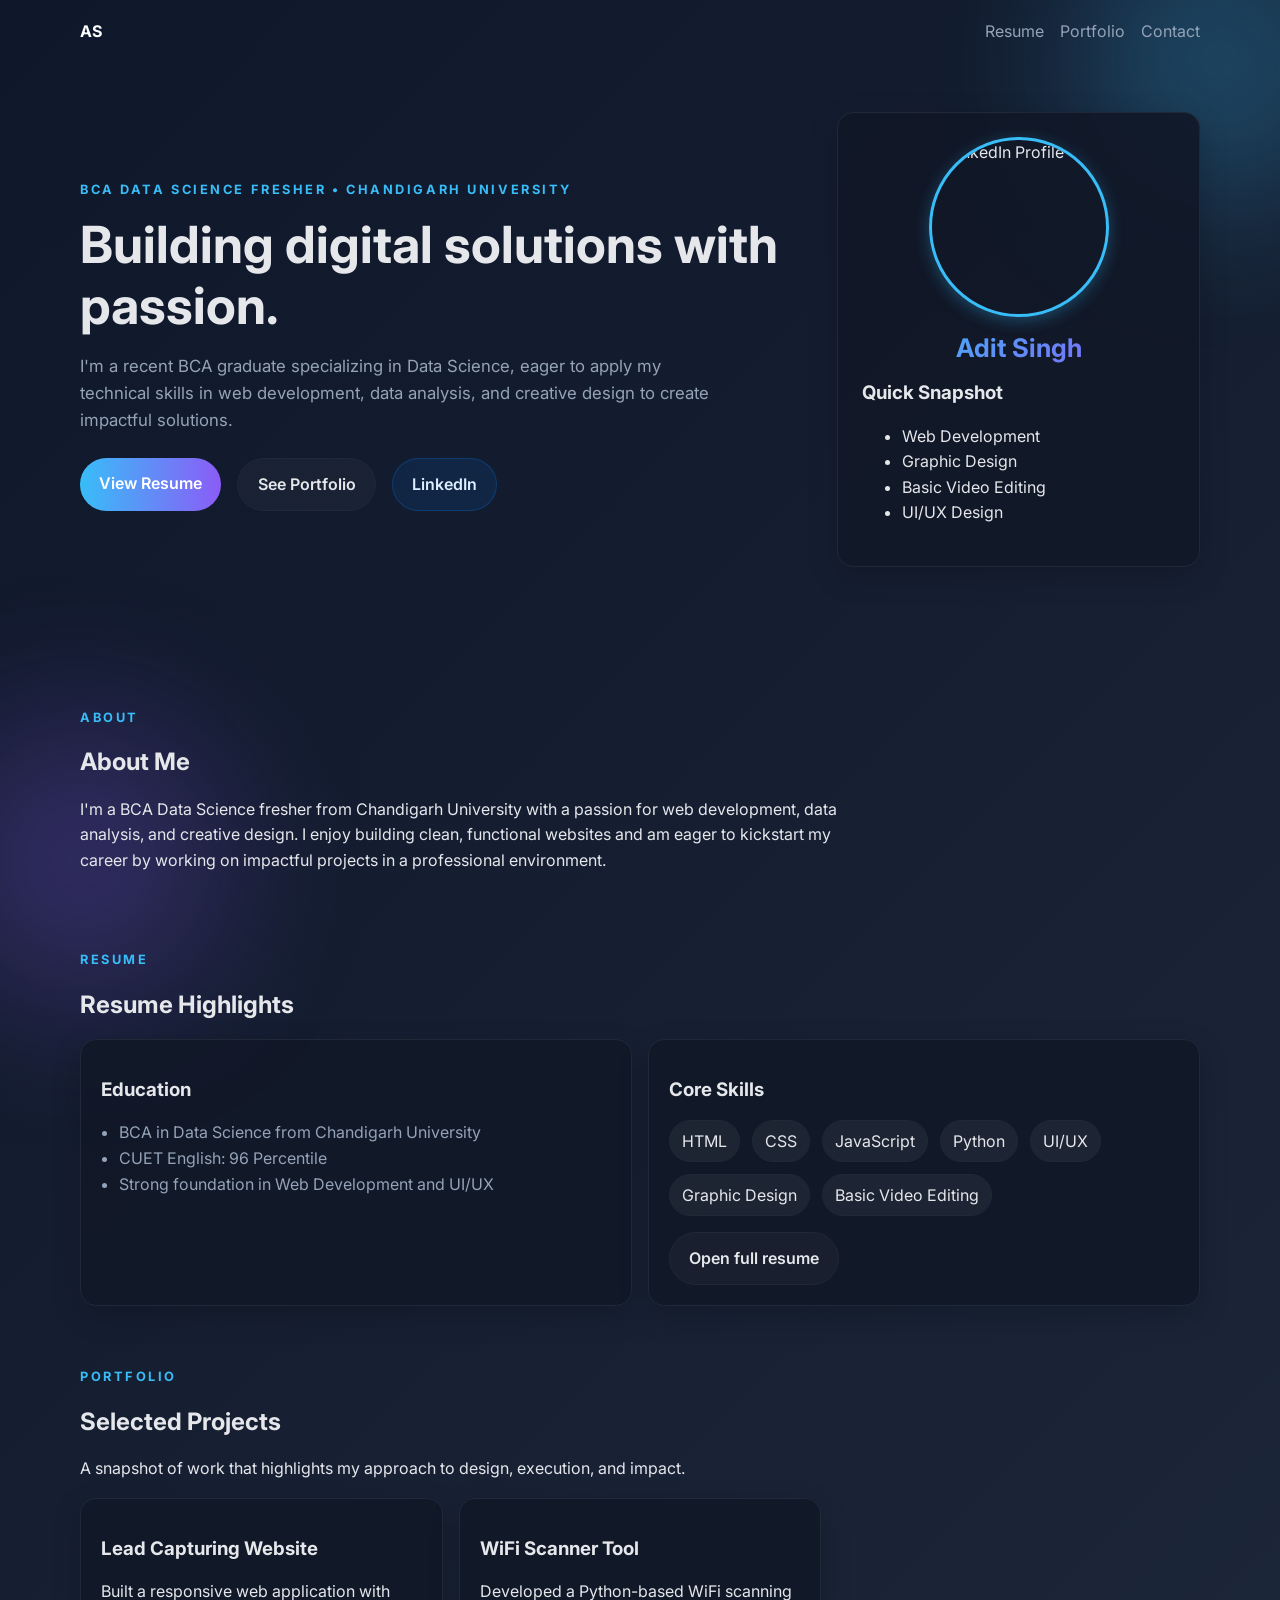
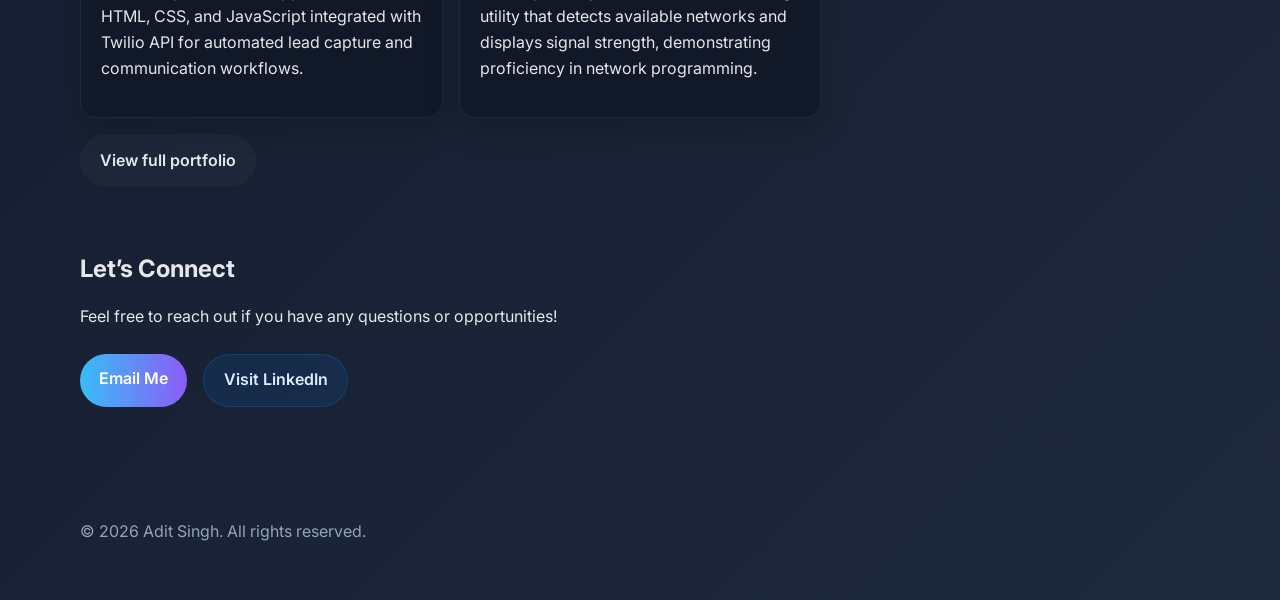
==== index.html @ 24c149a4 "Initial portfolio commit" ====
<!DOCTYPE html>
<html lang="en">
  <head>
    <meta charset="UTF-8" />
    <meta name="viewport" content="width=device-width, initial-scale=1.0" />
    <title>Your Name | Resume & Portfolio</title>
    <meta
      name="description"
      content="A modern personal website for showcasing your resume and portfolio."
    />
    <link rel="preconnect" href="https://fonts.googleapis.com" />
    <link rel="preconnect" href="https://fonts.gstatic.com" crossorigin />
    <link
      href="https://fonts.googleapis.com/css2?family=Inter:wght@400;500;600;700&display=swap"
      rel="stylesheet"
    />
    <link rel="stylesheet" href="styles.css" />
  </head>
  <body>
    <header class="hero">
      <nav class="nav container">
        <a href="index.html" class="brand">AS</a>
        <div class="nav-links">
          <a href="resume.html">Resume</a>
          <a href="portfolio.html">Portfolio</a>
          <a href="#contact">Contact</a>
        </div>
      </nav>

      <div class="container hero-content">
        <div class="hero-copy reveal">
          <p class="eyebrow">BCA Data Science Fresher • Chandigarh University</p>
          <h1>Building digital solutions with passion.</h1>
          <p class="lead">
            I'm a recent BCA graduate specializing in Data Science, eager to apply
            my technical skills in web development, data analysis, and creative
            design to create impactful solutions.
          </p>
          <div class="actions">
            <a class="btn btn-primary" href="resume.html">View Resume</a>
            <a class="btn btn-secondary" href="portfolio.html">See Portfolio</a>
            <a
              class="btn btn-linkedin"
              href="https://www.linkedin.com/in/adit-singh-503551417"
              target="_blank"
              rel="noopener noreferrer"
            >
              LinkedIn
            </a>
          </div>
        </div>
        <div class="hero-card reveal">
          <img src="https://media.licdn.com/dms/image/v2/D5603AQH_24RM_nBWXA/profile-displayphoto-scale_400_400/B56Z7bAPsGGcAs-/0/1781790738622?e=1785369600&v=beta&t=peYRKfd7ZyG7A1o5TtAHE3PZWiuGRjq0wvrorxoF6Kk" alt="LinkedIn Profile" class="profile-photo" />
          <h2 class="profile-name">Adit Singh</h2>
          <h3>Quick Snapshot</h3>
          <ul>
            <li>Web Development</li>
            <li>Graphic Design</li>
            <li>Basic Video Editing</li>
            <li>UI/UX Design</li>
          </ul>
        </div>
      </div>
    </header>

    <main>
      <section class="section container reveal">
        <div class="section-intro">
          <p class="eyebrow">About</p>
          <h2>About Me</h2>
          <p>
            I'm a BCA Data Science fresher from Chandigarh University with a passion
            for web development, data analysis, and creative design. I enjoy building
            clean, functional websites and am eager to kickstart my career by working
            on impactful projects in a professional environment.
          </p>
        </div>
      </section>

      <section id="resume" class="section container reveal">
        <div class="section-heading">
          <p class="eyebrow">Resume</p>
          <h2>Resume Highlights</h2>
        </div>
        <div class="split-grid">
          <article class="card resume-preview reveal">
            <h3>Education</h3>
            <ul>
              <li>BCA in Data Science from Chandigarh University</li>
              <li>CUET English: 96 Percentile</li>
              <li>Strong foundation in Web Development and UI/UX</li>
            </ul>
          </article>
          <article class="card resume-preview reveal">
            <h3>Core Skills</h3>
            <div class="skill-list">
              <li>HTML</li>
              <li>CSS</li>
              <li>JavaScript</li>
              <li>Python</li>
              <li>UI/UX</li>
              <li>Graphic Design</li>
              <li>Basic Video Editing</li>
            </div>
            <div class="actions section-actions">
              <a class="btn btn-secondary" href="resume.html">Open full resume</a>
            </div>
          </article>
        </div>
      </section>

      <section id="portfolio" class="section container reveal">
        <div class="section-heading">
          <p class="eyebrow">Portfolio</p>
          <h2>Selected Projects</h2>
          <p>
            A snapshot of work that highlights my approach to design, execution,
            and impact.
          </p>
        </div>
        <div class="card-grid">
          <article class="card reveal">
            <h3>Lead Capturing Website</h3>
            <p>Built a responsive web application with HTML, CSS, and JavaScript integrated with Twilio API for automated lead capture and communication workflows.</p>
          </article>
          <article class="card reveal">
            <h3>WiFi Scanner Tool</h3>
            <p>Developed a Python-based WiFi scanning utility that detects available networks and displays signal strength, demonstrating proficiency in network programming.</p>
          </article>
        </div>
        <div class="actions section-actions">
          <a class="btn btn-secondary" href="portfolio.html">View full portfolio</a>
        </div>
      </section>

      <section id="contact" class="section container contact reveal">
        <h2>Let’s Connect</h2>
        <p>Feel free to reach out if you have any questions or opportunities!</p>
        <div class="actions">
          <a class="btn btn-primary" href="mailto:aditsingh128@gmail.com">Email Me</a>
          <a
            class="btn btn-linkedin"
            href="https://www.linkedin.com/in/adit-singh-503551417/"
            target="_blank"
            rel="noopener noreferrer"
          >
            Visit LinkedIn
          </a>
        </div>
      </section>
    </main>

    <footer class="footer">
      <div class="container footer-content">
        <p>© <span id="year"></span> Adit Singh. All rights reserved.</p>
      </div>
    </footer>

    <script src="script.js"></script>
  </body>
</html>
---- styles.css ----
:root {
  --bg: #0f172a;
  --panel: #111827;
  --text: #e5e7eb;
  --muted: #94a3b8;
  --accent: #38bdf8;
  --accent-2: #8b5cf6;
  --border: #1f2937;
}

* {
  box-sizing: border-box;
}

html {
  scroll-behavior: smooth;
}

body {
  margin: 0;
  font-family: 'Inter', sans-serif;
  background: linear-gradient(135deg, var(--bg), #1e293b);
  color: var(--text);
  line-height: 1.6;
  overflow-x: hidden;
}

body::before,
body::after {
  content: '';
  position: fixed;
  inset: auto;
  width: 280px;
  height: 280px;
  border-radius: 50%;
  filter: blur(80px);
  opacity: 0.28;
  z-index: -1;
  animation: float 10s ease-in-out infinite alternate;
}

body::before {
  top: -80px;
  right: -80px;
  background: var(--accent);
}

body::after {
  bottom: -100px;
  left: -60px;
  background: var(--accent-2);
  animation-delay: 2s;
}

img {
  max-width: 100%;
}

.container {
  width: min(1120px, calc(100% - 2rem));
  margin: 0 auto;
}

.nav {
  display: flex;
  justify-content: space-between;
  align-items: center;
  padding: 1.2rem 0;
}

.brand {
  color: white;
  text-decoration: none;
  font-weight: 700;
  letter-spacing: 0.02em;
}

.profile-name {
  text-align: center;
  font-size: 1.6rem;
  font-weight: 700;
  margin: 0.75rem 0 0.5rem;
  background: linear-gradient(135deg, var(--accent), var(--accent-2));
  -webkit-background-clip: text;
  -webkit-text-fill-color: transparent;
  background-clip: text;
}

.nav-links {
  display: flex;
  gap: 1rem;
}

.nav-links a {
  color: var(--muted);
  text-decoration: none;
  transition: color 0.2s ease;
}

.nav-links a:hover,
.nav-links a.active {
  color: white;
}

.hero {
  padding-bottom: 4rem;
  position: relative;
  overflow: hidden;
}

.hero-content {
  display: grid;
  grid-template-columns: 2fr 1fr;
  gap: 2rem;
  align-items: center;
  padding: 3rem 0 2rem;
}

.eyebrow {
  color: var(--accent);
  text-transform: uppercase;
  letter-spacing: 0.2em;
  font-size: 0.8rem;
  font-weight: 700;
}

h1,
h2,
h3 {
  line-height: 1.2;
}

h1 {
  font-size: clamp(2rem, 4vw, 3.4rem);
  margin: 0.2rem 0 0.8rem;
}

.lead {
  font-size: 1.05rem;
  color: var(--muted);
  max-width: 650px;
}

.actions {
  display: flex;
  gap: 1rem;
  flex-wrap: wrap;
  margin-top: 1.5rem;
}

.btn {
  display: inline-block;
  padding: 0.8rem 1.2rem;
  border-radius: 999px;
  text-decoration: none;
  font-weight: 600;
  transition: transform 0.2s ease, background 0.2s ease;
}

.btn:hover {
  transform: translateY(-2px);
}

.btn-primary {
  background: linear-gradient(90deg, var(--accent), var(--accent-2));
  color: white;
}

.btn-secondary {
  border: 1px solid var(--border);
  color: var(--text);
  background: rgba(255,255,255,0.03);
}

.btn-linkedin {
  background: rgba(10, 102, 194, 0.15);
  border: 1px solid rgba(10, 102, 194, 0.35);
  color: #dceeff;
}

.reveal {
  opacity: 0;
  transform: translateY(24px);
  transition: opacity 0.8s ease, transform 0.8s ease;
}

.reveal.visible {
  opacity: 1;
  transform: translateY(0);
}

.hero-card,
.card,
.resume-section {
  background: rgba(17, 24, 39, 0.9);
  border: 1px solid var(--border);
  border-radius: 1rem;
  box-shadow: 0 10px 30px rgba(0,0,0,0.2);
  transition: transform 0.3s ease, border-color 0.3s ease, box-shadow 0.3s ease;
}

.hero-card:hover,
.card:hover,
.resume-section:hover {
  transform: translateY(-6px);
  border-color: rgba(56, 189, 248, 0.55);
  box-shadow: 0 16px 40px rgba(0, 0, 0, 0.28);
}

.hero-card {
  padding: 1.5rem;
}

.profile-photo {
  width: 100%;
  max-width: 180px;
  height: 180px;
  border-radius: 50%;
  object-fit: cover;
  display: block;
  margin: 0 auto 1rem;
  border: 3px solid var(--accent);
  box-shadow: 0 4px 16px rgba(56, 189, 248, 0.3);
}

.section {
  padding: 2rem 0 1rem;
}

.section-intro,
.section-heading {
  max-width: 760px;
  margin-bottom: 1rem;
}

.split-grid {
  display: grid;
  grid-template-columns: repeat(2, minmax(0, 1fr));
  gap: 1rem;
  margin-top: 1rem;
}

.resume-preview ul {
  padding-left: 1.1rem;
  color: var(--muted);
}

.resume-preview .skill-list {
  margin: 0.75rem 0 0;
}

.section-actions {
  margin-top: 1rem;
}

.card-grid {
  display: grid;
  grid-template-columns: repeat(3, minmax(0, 1fr));
  gap: 1rem;
}

.card,
.resume-section {
  padding: 1.25rem;
}

.text-link {
  color: var(--accent);
  text-decoration: none;
  font-weight: 600;
}

.contact {
  margin-bottom: 3rem;
}

.footer {
  padding: 2rem 0 2.5rem;
  color: var(--muted);
}

.page-header {
  border-bottom: 1px solid var(--border);
}

.page-content {
  padding: 2rem 0 3rem;
}

.resume-item + .resume-item {
  margin-top: 1rem;
}

.meta {
  color: var(--accent);
  font-weight: 600;
}

.skill-list {
  display: flex;
  flex-wrap: wrap;
  gap: 0.75rem;
  padding: 0;
  list-style: none;
}

.skill-list li {
  background: rgba(255,255,255,0.05);
  border: 1px solid var(--border);
  padding: 0.45rem 0.75rem;
  border-radius: 999px;
}

@keyframes float {
  from {
    transform: translate3d(0, 0, 0) scale(1);
  }
  to {
    transform: translate3d(20px, -18px, 0) scale(1.08);
  }
}

@media (max-width: 780px) {
  .hero-content,
  .card-grid,
  .split-grid {
    grid-template-columns: 1fr;
  }

  .nav {
    flex-direction: column;
    gap: 0.6rem;
  }
}
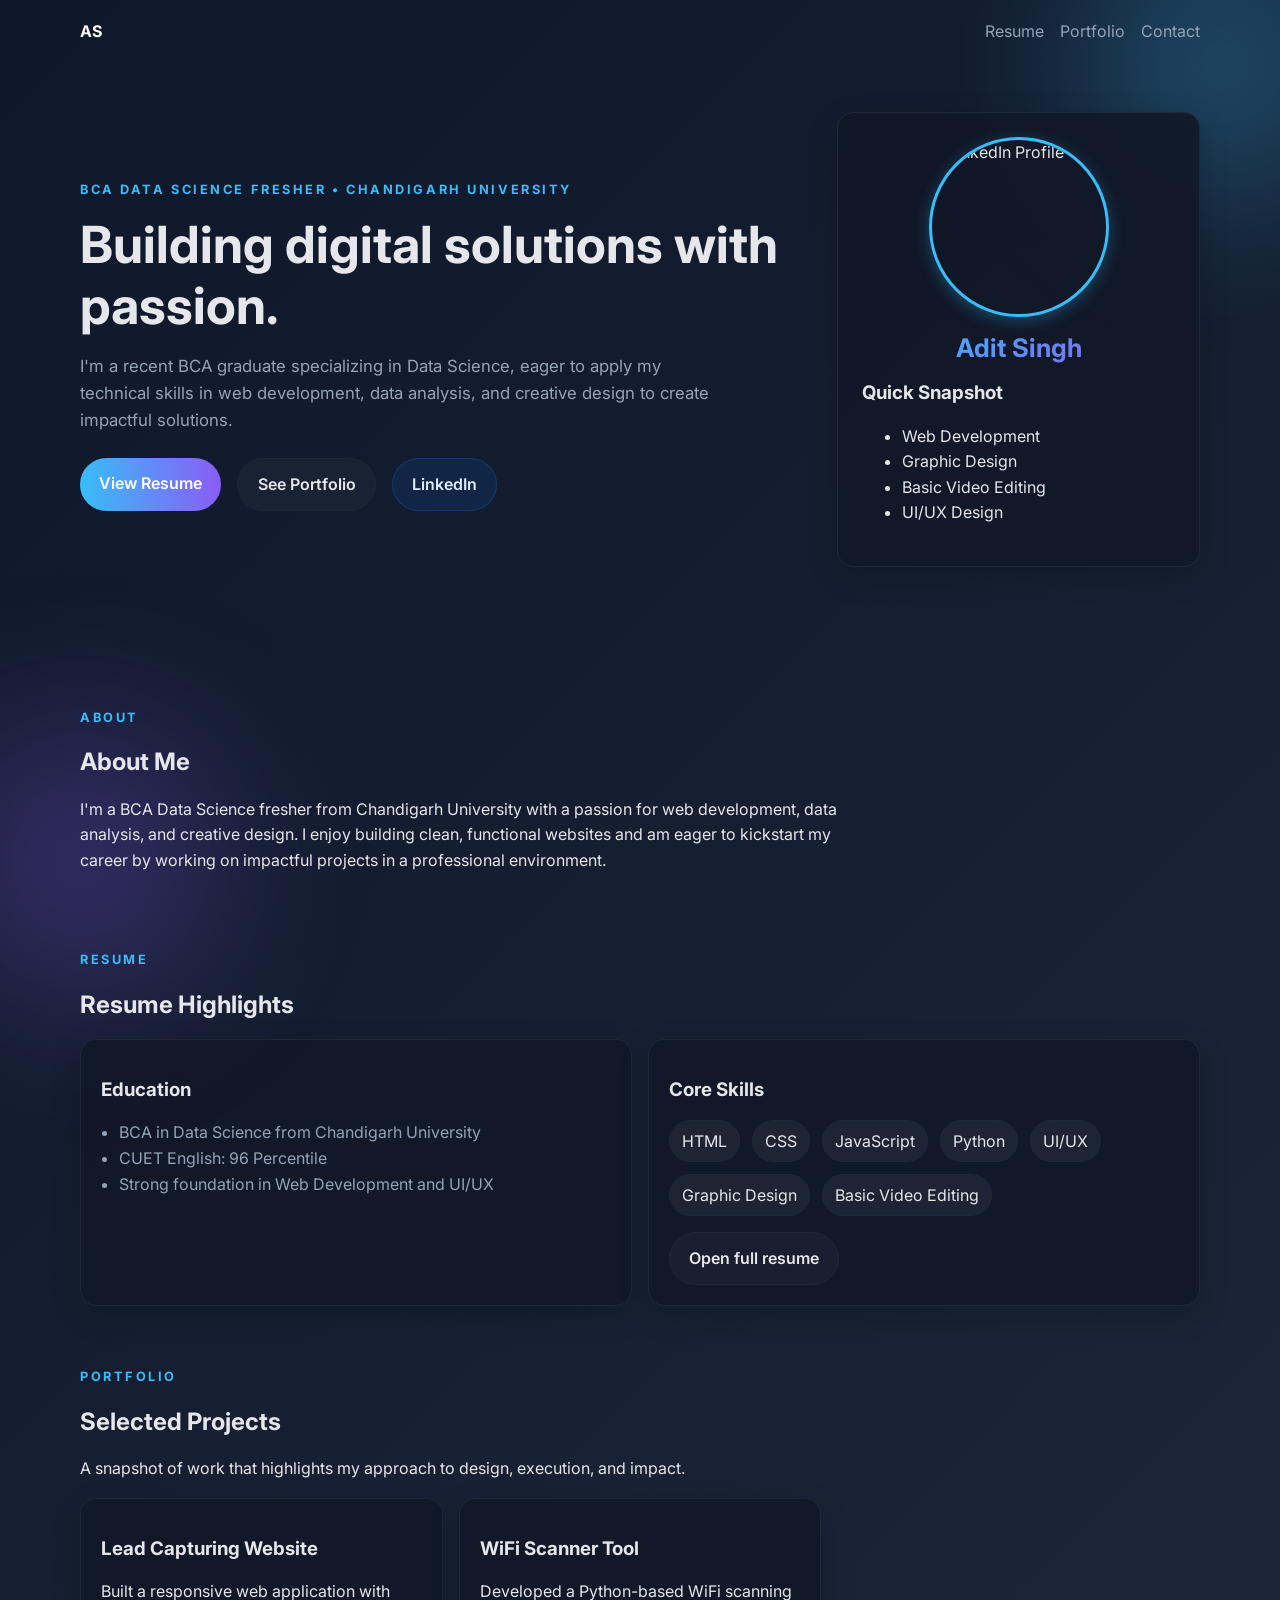
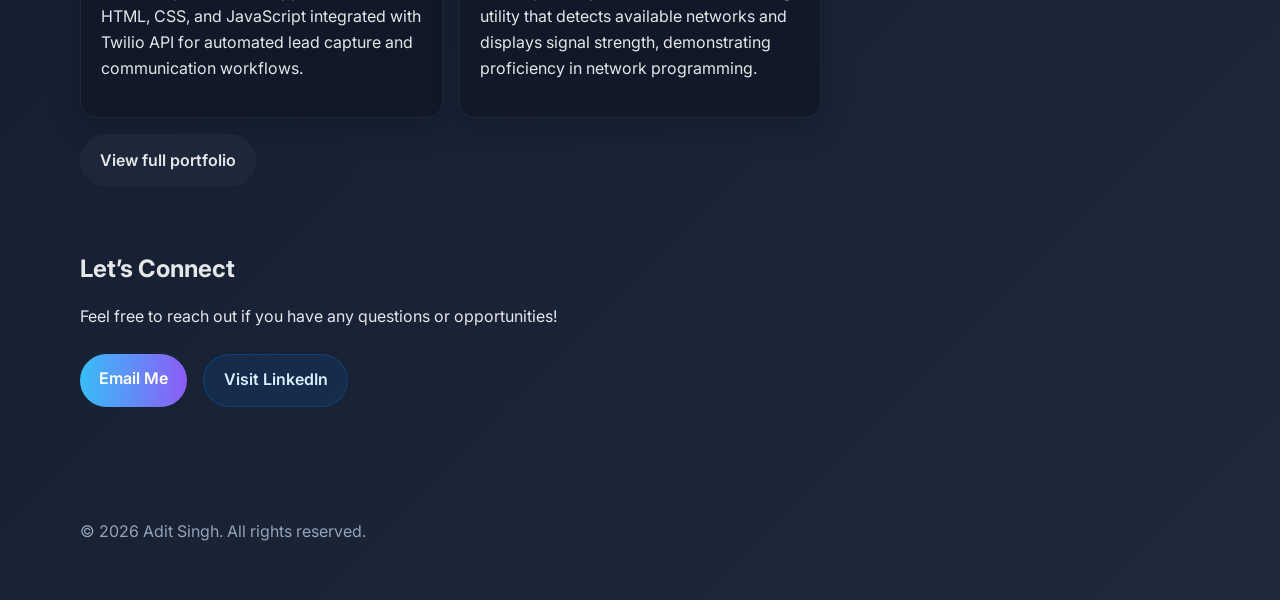
==== commit e3717aec: "Add favicon with initials AS to browser tabs" ====
--- a/index.html
+++ b/index.html
@@ -15,6 +15,7 @@
       rel="stylesheet"
     />
     <link rel="stylesheet" href="styles.css" />
+    <link rel="icon" type="image/svg+xml" href="favicon.svg" />
   </head>
   <body>
     <header class="hero">
--- a/styles.css
+++ b/styles.css
@@ -155,10 +155,17 @@
   text-decoration: none;
   font-weight: 600;
   transition: transform 0.2s ease, background 0.2s ease;
+  cursor: pointer;
+  position: relative;
+  z-index: 10;
+  pointer-events: auto !important;
+  border: none;
+  touch-action: auto;
 }
 
 .btn:hover {
   transform: translateY(-2px);
+  cursor: pointer;
 }
 
 .btn-primary {
@@ -182,11 +189,13 @@
   opacity: 0;
   transform: translateY(24px);
   transition: opacity 0.8s ease, transform 0.8s ease;
+  pointer-events: none;
 }
 
 .reveal.visible {
   opacity: 1;
   transform: translateY(0);
+  pointer-events: auto;
 }
 
 .hero-card,
